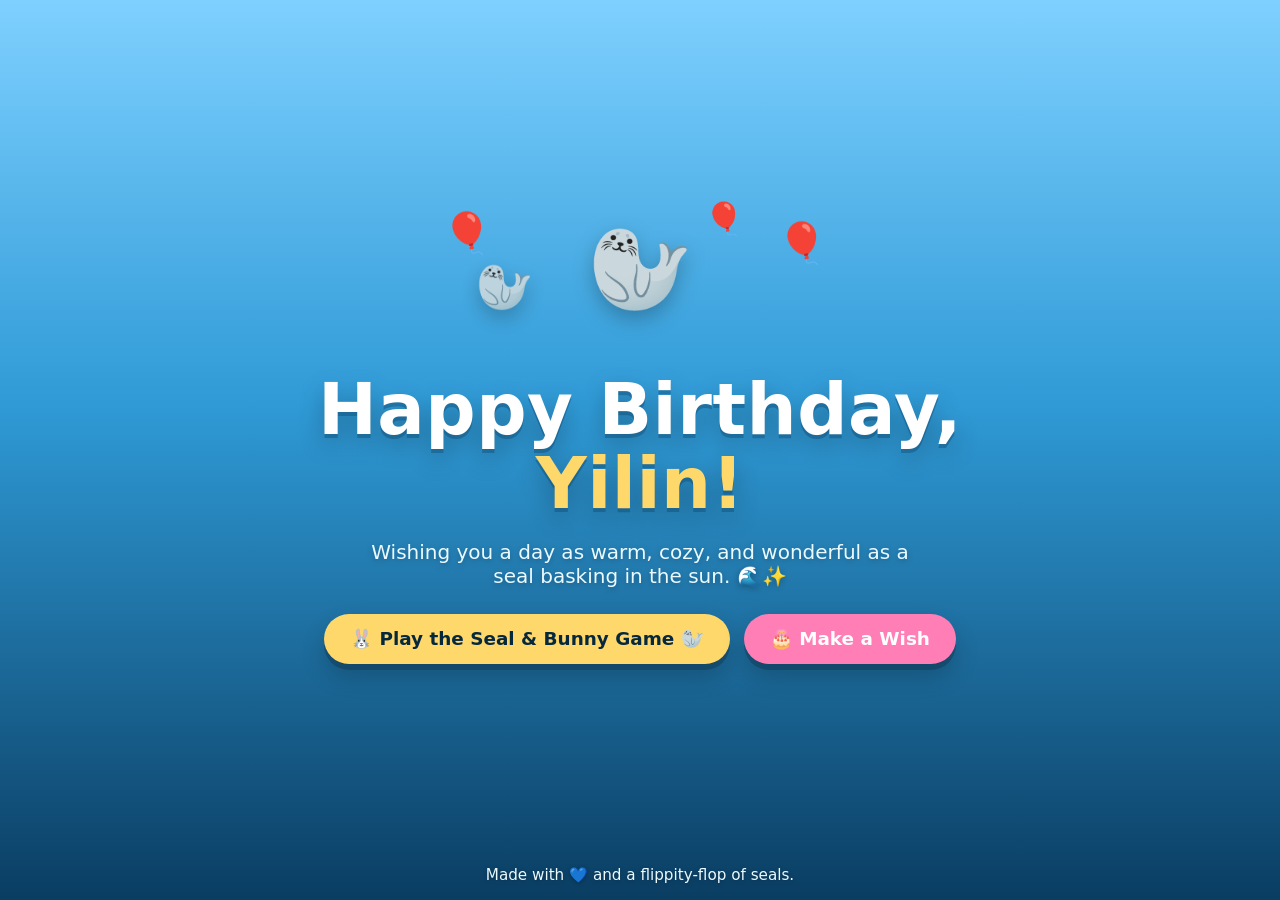
==== index.html @ fc91bb68 "Seal-themed birthday site for Yilin with Seal & Bunny Catch mini-game Co-Authored-By: Claude Opus 4." ====
<!DOCTYPE html>
<html lang="en">
<head>
  <meta charset="UTF-8" />
  <meta name="viewport" content="width=device-width, initial-scale=1.0" />
  <title>Happy Birthday, Yilin! 🦭🎉</title>
  <meta name="description" content="A seal-themed birthday surprise for Yilin." />
  <link rel="stylesheet" href="styles.css" />
  <link rel="icon" href="data:image/svg+xml,<svg xmlns='http://www.w3.org/2000/svg' viewBox='0 0 100 100'><text y='.9em' font-size='90'>🦭</text></svg>" />
</head>
<body>
  <div class="bubbles" aria-hidden="true"></div>

  <main class="hero">
    <div class="seal-stage" aria-hidden="true">
      <div class="seal">🦭</div>
      <div class="seal seal--small">🦭</div>
      <div class="balloon b1">🎈</div>
      <div class="balloon b2">🎈</div>
      <div class="balloon b3">🎈</div>
    </div>

    <h1 class="title">Happy Birthday,<br /><span class="name">Yilin!</span></h1>
    <p class="subtitle">Wishing you a day as warm, cozy, and wonderful as a seal basking in the sun. 🌊✨</p>

    <div class="cta">
      <a class="btn btn--play" href="game.html">🐰 Play the Seal &amp; Bunny Game 🦭</a>
      <button class="btn btn--wish" id="wishBtn" type="button">🎂 Make a Wish</button>
    </div>

    <p class="wish-text" id="wishText" hidden>🎉 Wish made! May all your seal-sized dreams come true. 🎉</p>
  </main>

  <footer class="footer">Made with 💙 and a flippity-flop of seals.</footer>

  <div class="confetti-layer" id="confettiLayer" aria-hidden="true"></div>

  <script src="confetti.js"></script>
  <script>
    // Bubbles drifting up from the ocean floor
    (function () {
      const layer = document.querySelector('.bubbles');
      const COUNT = 26;
      for (let i = 0; i < COUNT; i++) {
        const b = document.createElement('span');
        b.className = 'bubble';
        const size = 6 + Math.random() * 26;
        b.style.left = Math.random() * 100 + 'vw';
        b.style.width = b.style.height = size + 'px';
        b.style.animationDuration = 6 + Math.random() * 10 + 's';
        b.style.animationDelay = -Math.random() * 12 + 's';
        b.style.opacity = 0.15 + Math.random() * 0.35;
        layer.appendChild(b);
      }
    })();

    // Confetti on first load
    window.addEventListener('load', () => burstConfetti(140));

    // Make a wish
    const wishBtn = document.getElementById('wishBtn');
    const wishText = document.getElementById('wishText');
    wishBtn.addEventListener('click', () => {
      wishText.hidden = false;
      wishText.classList.remove('pop');
      void wishText.offsetWidth; // restart animation
      wishText.classList.add('pop');
      burstConfetti(120);
    });
  </script>
</body>
</html>
---- styles.css ----
:root {
  --ocean-top: #7ed0ff;
  --ocean-mid: #2f9ad6;
  --ocean-deep: #0a3d62;
  --foam: #eafaff;
  --coral: #ff7eb6;
  --sun: #ffd86b;
  --ink: #06283d;
}

* { box-sizing: border-box; }

html, body { height: 100%; }

body {
  margin: 0;
  font-family: "Trebuchet MS", "Segoe UI", system-ui, sans-serif;
  color: var(--ink);
  background: linear-gradient(180deg, var(--ocean-top) 0%, var(--ocean-mid) 45%, var(--ocean-deep) 100%);
  min-height: 100vh;
  overflow-x: hidden;
  position: relative;
  display: flex;
  flex-direction: column;
}

/* ---- Bubbles ---- */
.bubbles {
  position: fixed;
  inset: 0;
  pointer-events: none;
  z-index: 0;
}
.bubble {
  position: absolute;
  bottom: -40px;
  background: radial-gradient(circle at 30% 30%, #fff, rgba(255,255,255,0.2));
  border-radius: 50%;
  animation: rise linear infinite;
}
@keyframes rise {
  0%   { transform: translateY(0) translateX(0); }
  100% { transform: translateY(-110vh) translateX(20px); }
}

/* ---- Hero ---- */
.hero {
  position: relative;
  z-index: 2;
  flex: 1;
  display: flex;
  flex-direction: column;
  align-items: center;
  justify-content: center;
  text-align: center;
  padding: 48px 20px 24px;
  gap: 18px;
}

.seal-stage {
  position: relative;
  height: 140px;
  width: 100%;
  max-width: 520px;
  margin-bottom: 6px;
}
.seal {
  position: absolute;
  left: 50%;
  top: 10px;
  transform: translateX(-50%);
  font-size: 84px;
  filter: drop-shadow(0 8px 10px rgba(0,0,0,0.25));
  animation: bob 3s ease-in-out infinite;
}
.seal--small {
  left: 24%;
  top: 50px;
  font-size: 46px;
  animation: bob 3.6s ease-in-out infinite 0.4s;
  opacity: 0.9;
}
@keyframes bob {
  0%, 100% { transform: translateX(-50%) translateY(0) rotate(-3deg); }
  50%      { transform: translateX(-50%) translateY(-14px) rotate(3deg); }
}
.balloon {
  position: absolute;
  font-size: 40px;
  animation: float 4s ease-in-out infinite;
}
.b1 { left: 12%; top: 0; animation-delay: 0s; }
.b2 { right: 14%; top: 10px; animation-delay: 0.7s; }
.b3 { right: 30%; top: -10px; font-size: 32px; animation-delay: 1.3s; }
@keyframes float {
  0%, 100% { transform: translateY(0) rotate(-4deg); }
  50%      { transform: translateY(-16px) rotate(4deg); }
}

.title {
  margin: 0;
  font-size: clamp(2.4rem, 8vw, 4.4rem);
  line-height: 1.05;
  color: #fff;
  text-shadow: 0 4px 0 rgba(10,61,98,0.35), 0 10px 24px rgba(0,0,0,0.25);
  letter-spacing: 0.5px;
}
.name {
  color: var(--sun);
  display: inline-block;
  animation: wiggle 2.5s ease-in-out infinite;
}
@keyframes wiggle {
  0%, 100% { transform: rotate(-2deg) scale(1); }
  50%      { transform: rotate(2deg) scale(1.04); }
}

.subtitle {
  margin: 0;
  max-width: 560px;
  font-size: clamp(1rem, 2.6vw, 1.25rem);
  color: var(--foam);
  text-shadow: 0 2px 6px rgba(0,0,0,0.25);
}

/* ---- Buttons ---- */
.cta {
  display: flex;
  flex-wrap: wrap;
  gap: 14px;
  justify-content: center;
  margin-top: 8px;
}
.btn {
  font-family: inherit;
  font-size: clamp(1rem, 2.4vw, 1.15rem);
  font-weight: bold;
  padding: 14px 26px;
  border-radius: 999px;
  border: none;
  cursor: pointer;
  text-decoration: none;
  color: var(--ink);
  box-shadow: 0 6px 0 rgba(0,0,0,0.18), 0 12px 24px rgba(0,0,0,0.2);
  transition: transform 0.12s ease, box-shadow 0.12s ease;
}
.btn:hover { transform: translateY(-2px); }
.btn:active { transform: translateY(4px); box-shadow: 0 2px 0 rgba(0,0,0,0.18); }
.btn--play { background: var(--sun); }
.btn--wish { background: var(--coral); color: #fff; }

.wish-text {
  margin: 6px 0 0;
  font-size: 1.15rem;
  font-weight: bold;
  color: #fff;
  background: rgba(255,255,255,0.16);
  padding: 10px 18px;
  border-radius: 14px;
  backdrop-filter: blur(4px);
}
.wish-text.pop { animation: pop 0.5s ease; }
@keyframes pop {
  0%   { transform: scale(0.6); opacity: 0; }
  60%  { transform: scale(1.12); }
  100% { transform: scale(1); opacity: 1; }
}

/* ---- Footer ---- */
.footer {
  position: relative;
  z-index: 2;
  text-align: center;
  padding: 16px;
  color: var(--foam);
  font-size: 0.95rem;
  text-shadow: 0 1px 4px rgba(0,0,0,0.3);
}

/* ---- Confetti ---- */
.confetti-layer {
  position: fixed;
  inset: 0;
  pointer-events: none;
  z-index: 50;
  overflow: hidden;
}
.confetti {
  position: absolute;
  top: -16px;
  width: 10px;
  height: 16px;
  will-change: transform, opacity;
}

/* ---- Reduced motion ---- */
@media (prefers-reduced-motion: reduce) {
  .seal, .seal--small, .balloon, .name, .bubble { animation: none !important; }
}
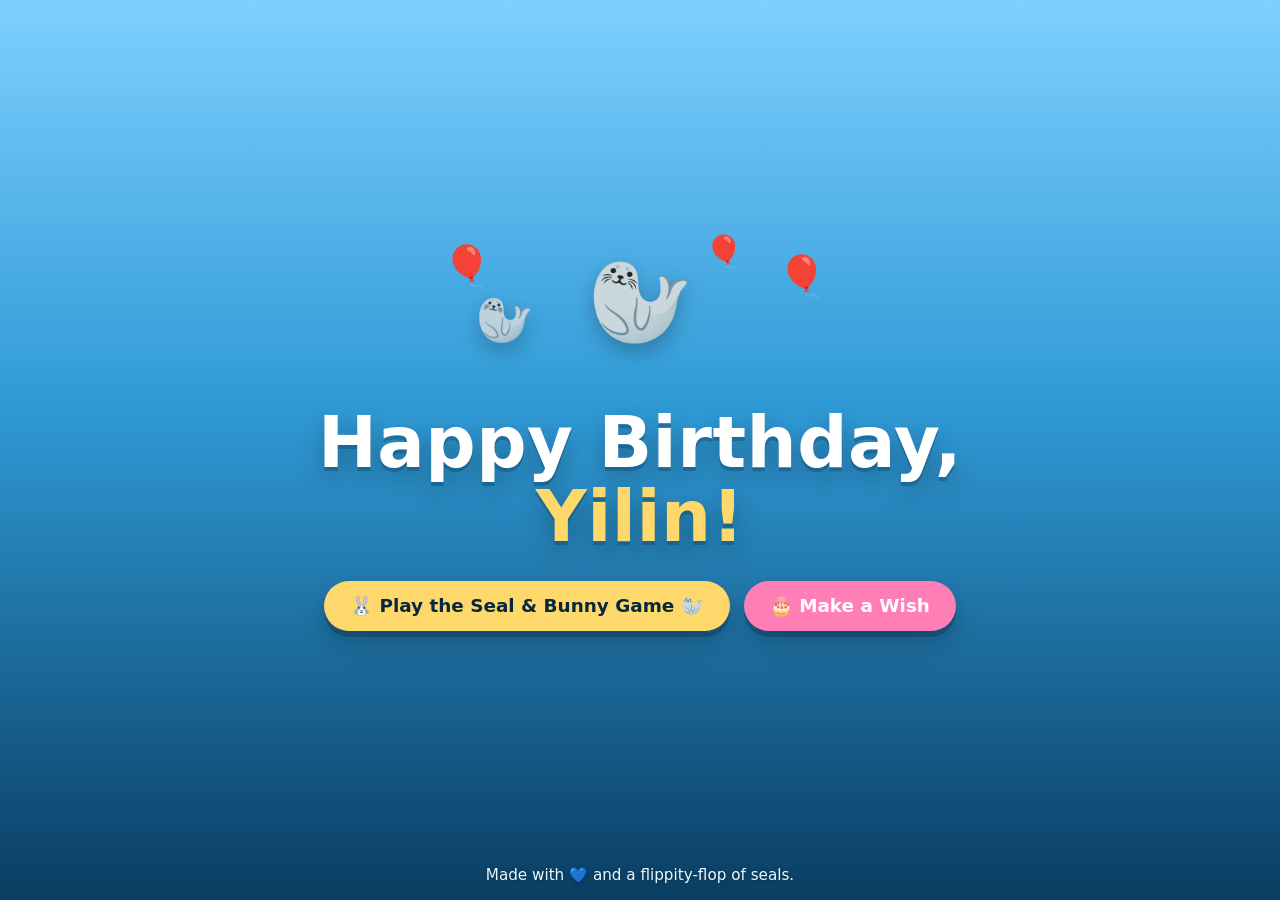
==== commit 146e2a63: "Update wish message in index.html Shortened the wish message for clarity." ====
--- a/index.html
+++ b/index.html
@@ -21,14 +21,13 @@
     </div>
 
     <h1 class="title">Happy Birthday,<br /><span class="name">Yilin!</span></h1>
-    <p class="subtitle">Wishing you a day as warm, cozy, and wonderful as a seal basking in the sun. 🌊✨</p>
 
     <div class="cta">
       <a class="btn btn--play" href="game.html">🐰 Play the Seal &amp; Bunny Game 🦭</a>
       <button class="btn btn--wish" id="wishBtn" type="button">🎂 Make a Wish</button>
     </div>
 
-    <p class="wish-text" id="wishText" hidden>🎉 Wish made! May all your seal-sized dreams come true. 🎉</p>
+    <p class="wish-text" id="wishText" hidden>🎉 Wish made! 🎉</p>
   </main>
 
   <footer class="footer">Made with 💙 and a flippity-flop of seals.</footer>
